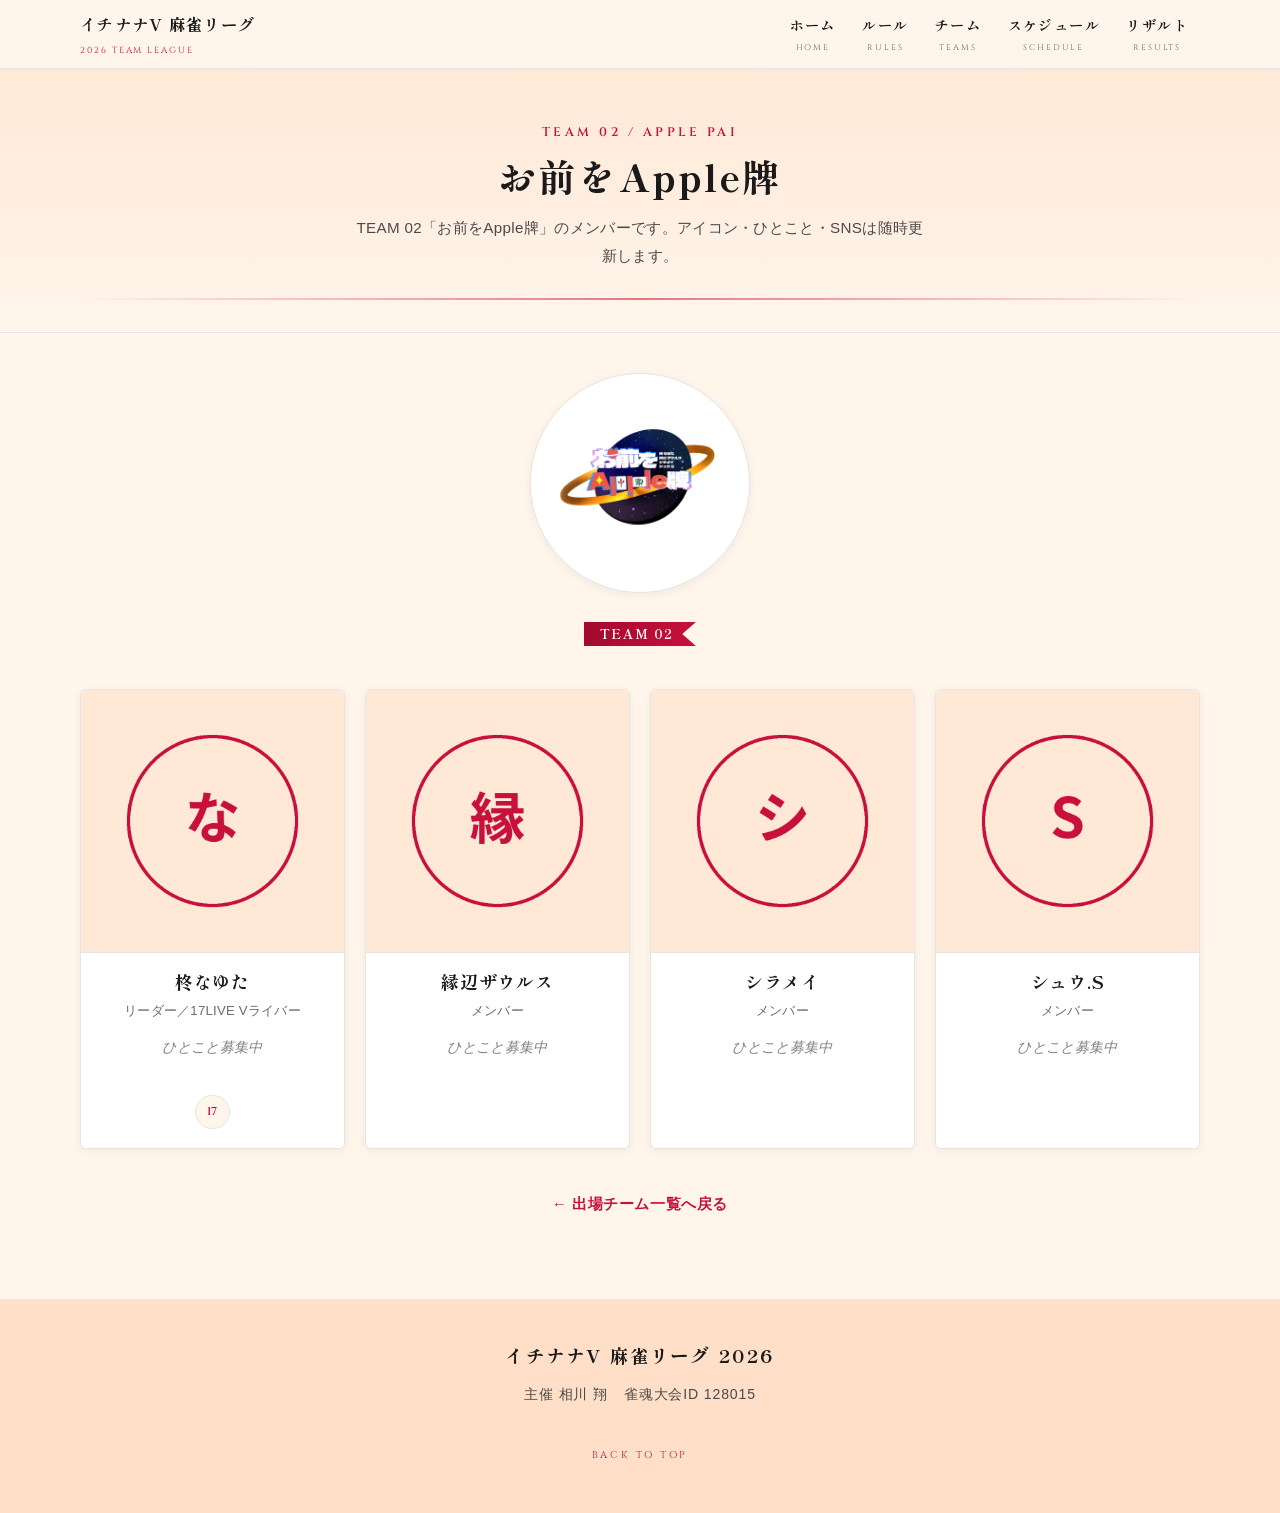
==== teams/apple.html @ 475f6f66 "Add team detail pages with member cards Four team pages (小猫熊 / Apple牌 / PANDAaaaZ / 猫雀カルテット) mirror " ====
<!DOCTYPE html>
<html lang="ja">
<head>
  <meta charset="utf-8">
  <meta name="viewport" content="width=device-width, initial-scale=1">
  <title>お前をApple牌｜イチナナV 麻雀リーグ 2026</title>
  <meta name="description" content="イチナナV 麻雀リーグ 2026 出場チーム「お前をApple牌」のメンバー紹介。">
  <meta name="theme-color" content="#c8103c">
  <link rel="preconnect" href="https://fonts.googleapis.com">
  <link rel="preconnect" href="https://fonts.gstatic.com" crossorigin>
  <link href="https://fonts.googleapis.com/css2?family=Shippori+Mincho+B1:wght@500;700;800&family=Zen+Kaku+Gothic+New:wght@400;500;700;900&family=Cinzel:wght@500;600&display=swap" rel="stylesheet">
  <link rel="stylesheet" href="../css/styles.css">
</head>
<body>
  <a href="#main" class="sr-only">本文へスキップ</a>

  <header class="hdr" id="site-header">
    <div class="hdr__inner">
      <a class="hdr__brand" href="../index.html" aria-label="イチナナV 麻雀リーグ 2026 ホーム">
        <span class="hdr__brand-ja">イチナナV 麻雀リーグ</span>
        <span class="hdr__brand-en">2026 TEAM LEAGUE</span>
      </a>
      <nav class="hdr__nav" aria-label="メインナビゲーション">
        <ul>
          <li><a href="../index.html"><span class="ja">ホーム</span><span class="en">HOME</span></a></li>
          <li><a href="../index.html#rules"><span class="ja">ルール</span><span class="en">RULES</span></a></li>
          <li><a href="../index.html#teams"><span class="ja">チーム</span><span class="en">TEAMS</span></a></li>
          <li><a href="../index.html#schedule"><span class="ja">スケジュール</span><span class="en">SCHEDULE</span></a></li>
          <li><a href="../index.html#results"><span class="ja">リザルト</span><span class="en">RESULTS</span></a></li>
        </ul>
      </nav>
      <button class="hdr__burger" type="button" aria-expanded="false" aria-controls="drawer" aria-label="メニューを開く">
        <span></span><span></span><span></span>
      </button>
    </div>
  </header>

  <div class="drawer" id="drawer" hidden>
    <nav aria-label="モバイルナビゲーション">
      <ul>
        <li><a href="../index.html"><span class="en">HOME</span><span class="ja">ホーム</span></a></li>
        <li><a href="../index.html#rules"><span class="en">RULES</span><span class="ja">ルール</span></a></li>
        <li><a href="../index.html#teams"><span class="en">TEAMS</span><span class="ja">チーム</span></a></li>
        <li><a href="../index.html#schedule"><span class="en">SCHEDULE</span><span class="ja">スケジュール</span></a></li>
        <li><a href="../index.html#results"><span class="en">RESULTS</span><span class="ja">リザルト</span></a></li>
      </ul>
    </nav>
  </div>

  <main id="main">
    <section class="page-head" aria-labelledby="team-title">
      <div class="page-head__inner shell">
        <p class="page-head__en">TEAM 02 / APPLE PAI</p>
        <h1 class="page-head__title" id="team-title">お前をApple牌</h1>
        <p class="page-head__lead">TEAM 02「お前をApple牌」のメンバーです。アイコン・ひとこと・SNSは随時更新します。</p>
      </div>
      <div class="page-head__rule" aria-hidden="true"></div>
    </section>

    <section class="team-detail" aria-label="メンバー一覧">
      <div class="shell">
        <div class="team-detail__logo-wrap">
          <div class="team-detail__logo">
            <img src="../assets/logos/team-apple.png" alt="お前をApple牌 チームロゴ" width="400" height="400">
          </div>
        </div>
        <p class="team-detail__meta"><span class="ribbon team-detail__badge">TEAM 02</span></p>

        <div class="member-grid">
          <article class="mcard">
            <div class="mcard__frame">
              <img class="mcard__img" src="../assets/members/nayuta.png" alt="柊なゆた" width="320" height="320" loading="lazy" decoding="async">
            </div>
            <div class="mcard__body">
              <h3 class="mcard__name">柊なゆた</h3>
              <p class="mcard__meta">リーダー／17LIVE Vライバー</p>
              <p class="mcard__catch --tbd">ひとこと募集中</p>
              <div class="sns"><a class="sns--17" href="https://17.live/ja/profile/u/6a5f332e-1e1e-4b91-96d8-3ce310a2971e" target="_blank" rel="noopener noreferrer" title="柊なゆた 17LIVE" aria-label="柊なゆた の17LIVE">17</a></div>
            </div>
          </article>
          <article class="mcard">
            <div class="mcard__frame">
              <img class="mcard__img" src="../assets/members/enzai.png" alt="縁辺ザウルス" width="320" height="320" loading="lazy" decoding="async">
            </div>
            <div class="mcard__body">
              <h3 class="mcard__name">縁辺ザウルス</h3>
              <p class="mcard__meta">メンバー</p>
              <p class="mcard__catch --tbd">ひとこと募集中</p>
              <div class="sns" aria-hidden="true"></div>
            </div>
          </article>
          <article class="mcard">
            <div class="mcard__frame">
              <img class="mcard__img" src="../assets/members/shiramei.png" alt="シラメイ" width="320" height="320" loading="lazy" decoding="async">
            </div>
            <div class="mcard__body">
              <h3 class="mcard__name">シラメイ</h3>
              <p class="mcard__meta">メンバー</p>
              <p class="mcard__catch --tbd">ひとこと募集中</p>
              <div class="sns" aria-hidden="true"></div>
            </div>
          </article>
          <article class="mcard">
            <div class="mcard__frame">
              <img class="mcard__img" src="../assets/members/shu-s.png" alt="シュウ.S" width="320" height="320" loading="lazy" decoding="async">
            </div>
            <div class="mcard__body">
              <h3 class="mcard__name">シュウ.S</h3>
              <p class="mcard__meta">メンバー</p>
              <p class="mcard__catch --tbd">ひとこと募集中</p>
              <div class="sns" aria-hidden="true"></div>
            </div>
          </article>
        </div>

        <p class="team-back">
          <a href="../index.html#teams">← 出場チーム一覧へ戻る</a>
        </p>
      </div>
    </section>
  </main>

  <footer class="ftr">
    <div class="shell">
      <p class="ftr__title">イチナナV 麻雀リーグ 2026</p>
      <p class="ftr__meta">
        <span>主催 相川 翔</span>
        <span>雀魂大会ID 128015</span>
      </p>
      <a class="ftr__top" href="#main">BACK TO TOP</a>
    </div>
  </footer>

  <script src="../js/main.js" defer></script>
</body>
</html>
---- css/styles.css ----
/* イチナナV 麻雀リーグ チーム戦 — pale orange base + red accent */
:root {
  --c-bg: #FFF5EB;
  --c-bg-soft: #FFE8D6;
  --c-bg-mute: #FFDFC8;
  --c-ink: #1a1a1a;
  --c-ink-soft: #4a4a4a;
  --c-ink-mute: #6b6b6b;
  --c-accent: #c8103c;
  --c-accent-deep: #a30a2e;
  --c-accent-soft: #fde8ee;
  --c-border: #e5e5e8;
  --c-logo-plate: #0d0d0d;
  --font-mincho: "Shippori Mincho B1", "Hiragino Mincho ProN", "Yu Mincho", serif;
  --font-gothic: "Zen Kaku Gothic New", "Hiragino Sans", "Noto Sans JP", sans-serif;
  --font-en: "Cinzel", "Shippori Mincho B1", serif;
  --shell: 1120px;
  --radius: 6px;
  --shadow-card: 0 8px 24px rgba(26, 26, 26, 0.08);
  --shadow-soft: 0 2px 10px rgba(26, 26, 26, 0.06);
  --hdr-h: 68px;
  color-scheme: light;
}

*, *::before, *::after { box-sizing: border-box; }

html {
  scroll-behavior: smooth;
  -webkit-text-size-adjust: 100%;
  scroll-padding-top: calc(var(--hdr-h) + 12px);
}

@media (prefers-reduced-motion: reduce) {
  html { scroll-behavior: auto; }
  *, *::before, *::after {
    animation-duration: 0.001ms !important;
    animation-iteration-count: 1 !important;
    transition-duration: 0.001ms !important;
  }
}

body {
  margin: 0;
  font-family: var(--font-gothic);
  font-size: 16px;
  line-height: 1.9;
  color: var(--c-ink);
  background-color: var(--c-bg);
  overflow-x: hidden;
  letter-spacing: 0.02em;
  -webkit-font-smoothing: antialiased;
}

img { max-width: 100%; height: auto; display: block; }
a {
  color: var(--c-accent);
  text-decoration: none;
  transition: color 0.2s ease;
}
a:hover { color: var(--c-accent-deep); }
:focus-visible {
  outline: 2px solid var(--c-accent);
  outline-offset: 3px;
  border-radius: 2px;
}

.sr-only {
  position: absolute;
  width: 1px; height: 1px;
  padding: 0; margin: -1px;
  overflow: hidden; clip: rect(0 0 0 0);
  white-space: nowrap; border: 0;
}

.shell {
  width: min(100% - 2.5rem, var(--shell));
  margin-inline: auto;
}

/* —— Header —— */
.hdr {
  position: sticky;
  top: 0;
  z-index: 100;
  background: rgba(255, 245, 235, 0.94);
  backdrop-filter: blur(10px);
  border-bottom: 1px solid var(--c-border);
}
.hdr__inner {
  width: min(100% - 1.5rem, var(--shell));
  margin-inline: auto;
  min-height: var(--hdr-h);
  display: flex;
  align-items: center;
  justify-content: space-between;
  gap: 1rem;
}
.hdr__brand {
  display: flex;
  flex-direction: column;
  gap: 0.1rem;
  color: var(--c-ink);
  min-width: 0;
}
.hdr__brand:hover { color: var(--c-accent); }
.hdr__brand-ja {
  font-family: var(--font-mincho);
  font-weight: 700;
  font-size: clamp(0.88rem, 2.4vw, 1.02rem);
  letter-spacing: 0.08em;
  white-space: nowrap;
  overflow: hidden;
  text-overflow: ellipsis;
}
.hdr__brand-en {
  font-family: var(--font-en);
  font-size: 0.55rem;
  letter-spacing: 0.22em;
  color: var(--c-accent);
}
.hdr__nav ul {
  list-style: none;
  margin: 0;
  padding: 0;
  display: flex;
  gap: 0.15rem;
}
.hdr__nav a {
  display: grid;
  justify-items: center;
  gap: 0.1rem;
  padding: 0.55rem 0.75rem;
  color: var(--c-ink);
  border-radius: 3px;
}
.hdr__nav a:hover,
.hdr__nav a.is-active {
  color: var(--c-accent);
  background: var(--c-accent-soft);
}
.hdr__nav .ja {
  font-family: var(--font-mincho);
  font-weight: 700;
  font-size: 0.88rem;
  letter-spacing: 0.1em;
}
.hdr__nav .en {
  font-family: var(--font-en);
  font-size: 0.52rem;
  letter-spacing: 0.22em;
  color: var(--c-ink-mute);
}
.hdr__nav a:hover .en,
.hdr__nav a.is-active .en { color: var(--c-accent); }
.hdr__burger {
  display: none;
  width: 44px; height: 44px;
  border: 1px solid var(--c-border);
  border-radius: 4px;
  background: var(--c-bg);
  cursor: pointer;
  padding: 0;
  align-items: center;
  justify-content: center;
  flex-direction: column;
  gap: 5px;
}
.hdr__burger span {
  display: block;
  width: 18px; height: 2px;
  background: var(--c-ink);
  transition: transform 0.25s ease, opacity 0.2s ease;
}
.hdr__burger[aria-expanded="true"] span:nth-child(1) {
  transform: translateY(7px) rotate(45deg);
}
.hdr__burger[aria-expanded="true"] span:nth-child(2) { opacity: 0; }
.hdr__burger[aria-expanded="true"] span:nth-child(3) {
  transform: translateY(-7px) rotate(-45deg);
}

.drawer {
  display: none;
  border-bottom: 1px solid var(--c-border);
  background: var(--c-bg);
}
.drawer[hidden] { display: none !important; }
.drawer nav ul {
  list-style: none;
  margin: 0;
  padding: 0.6rem 1.25rem 1.2rem;
}
.drawer a {
  display: flex;
  align-items: baseline;
  gap: 0.85rem;
  padding: 0.85rem 0.4rem;
  border-bottom: 1px dashed var(--c-border);
  color: var(--c-ink);
}
.drawer .en {
  font-family: var(--font-en);
  font-size: 0.62rem;
  letter-spacing: 0.28em;
  color: var(--c-accent);
  min-width: 5.5em;
}
.drawer .ja {
  font-family: var(--font-mincho);
  font-weight: 700;
  letter-spacing: 0.12em;
}

@media (max-width: 860px) {
  .hdr__nav { display: none; }
  .hdr__burger { display: inline-flex; }
  .drawer:not([hidden]) { display: block; }
}

/* —— Hero —— */
.hero {
  position: relative;
  min-height: calc(100svh - var(--hdr-h));
  display: grid;
  place-items: center;
  overflow: hidden;
  isolation: isolate;
  background:
    radial-gradient(90% 70% at 50% -10%, var(--c-accent-soft), transparent 55%),
    linear-gradient(180deg, var(--c-bg) 0%, var(--c-bg-soft) 100%);
}
.hero__veil {
  position: absolute;
  inset: 0;
  z-index: 1;
  background:
    linear-gradient(180deg, transparent 0%, transparent 70%, rgba(255, 245, 235, 0.92) 100%);
  pointer-events: none;
}
.hero__rays {
  position: absolute;
  inset: -20%;
  z-index: 1;
  background: conic-gradient(
    from 0deg at 50% 42%,
    transparent 0deg,
    rgba(200, 16, 60, 0.04) 8deg,
    transparent 16deg,
    transparent 44deg,
    rgba(200, 16, 60, 0.03) 52deg,
    transparent 60deg
  );
  animation: rays 64s linear infinite;
  pointer-events: none;
}
@keyframes rays { to { transform: rotate(360deg); } }

.hero__content {
  position: relative;
  z-index: 2;
  text-align: center;
  padding: 3.5rem 1.25rem 6.5rem;
  width: min(100%, 920px);
}

.hero__logo-plate {
  display: inline-flex;
  align-items: center;
  justify-content: center;
  margin: 0 auto 1.1rem;
  padding: clamp(0.75rem, 2.5vw, 1.25rem) clamp(1rem, 3vw, 1.75rem);
  background: transparent;
  border-radius: 12px;
  box-shadow: none;
  max-width: min(100%, 560px);
}
.hero__logo {
  width: 100%;
  max-width: 520px;
  height: auto;
  display: block;
}

.hero__eyebrow {
  display: flex;
  align-items: center;
  justify-content: center;
  gap: 1rem;
  margin: 0 0 1.1rem;
  font-family: var(--font-en);
  font-size: clamp(0.72rem, 1.9vw, 0.92rem);
  letter-spacing: 0.3em;
  color: var(--c-accent);
}
@media (max-width: 520px) {
  .hero__eyebrow { letter-spacing: 0.18em; }
  .hero__title-en { letter-spacing: 0.14em; }
  .hero__title-year { letter-spacing: 0.14em; }
}
.hero__eyebrow-line {
  width: clamp(28px, 8vw, 74px);
  height: 1px;
  background: linear-gradient(90deg, transparent, var(--c-accent));
}
.hero__eyebrow-line:last-child {
  background: linear-gradient(90deg, var(--c-accent), transparent);
}
.hero__title {
  margin: 0;
  font-family: var(--font-mincho);
  font-weight: 800;
  font-size: clamp(1.55rem, 5vw, 2.6rem);
  line-height: 1.4;
  letter-spacing: 0.08em;
  color: var(--c-ink);
}
.hero__title-year {
  display: block;
  font-family: var(--font-en);
  font-weight: 600;
  font-size: clamp(1.45rem, 4.5vw, 2.2rem);
  letter-spacing: 0.22em;
  color: var(--c-ink);
}
.hero__title-en {
  display: block;
  margin-top: 0.55rem;
  font-family: var(--font-en);
  font-weight: 600;
  font-size: clamp(0.68rem, 2vw, 0.92rem);
  letter-spacing: 0.28em;
  color: var(--c-accent);
}
.hero__tagline {
  margin: 1.2rem 0 0.7rem;
  font-family: var(--font-mincho);
  font-weight: 700;
  font-size: clamp(1rem, 3vw, 1.3rem);
  letter-spacing: 0.14em;
  color: var(--c-ink-soft);
}
.hero__dates {
  margin: 0 0 1.5rem;
  font-family: var(--font-en);
  font-size: clamp(0.95rem, 2.8vw, 1.2rem);
  letter-spacing: 0.18em;
  color: var(--c-accent);
}
.hero__chips {
  display: flex;
  flex-wrap: wrap;
  justify-content: center;
  gap: 0.55rem;
  margin: 0 0 1.8rem;
  padding: 0;
  list-style: none;
}
.hero__chips li {
  padding: 0.28rem 0.95rem;
  border: 1px solid var(--c-accent);
  border-radius: 999px;
  font-family: var(--font-mincho);
  font-weight: 700;
  font-size: 0.88rem;
  letter-spacing: 0.08em;
  color: var(--c-accent);
  background: var(--c-accent-soft);
}
.hero__meta {
  display: flex;
  flex-wrap: wrap;
  align-items: center;
  justify-content: center;
  gap: 0.35rem 0.9rem;
  margin: 0 0 2rem;
  font-size: clamp(0.82rem, 2.2vw, 0.95rem);
  letter-spacing: 0.1em;
  color: var(--c-ink-mute);
}
.hero__meta-sep { color: var(--c-border); }
.hero__meta-item { white-space: nowrap; }
.hero__cta {
  display: flex;
  flex-wrap: wrap;
  gap: 1rem;
  justify-content: center;
}
.hero__scroll {
  position: absolute;
  left: 50%;
  bottom: 1.3rem;
  z-index: 2;
  transform: translateX(-50%);
  display: grid;
  justify-items: center;
  gap: 0.55rem;
  color: var(--c-accent);
  pointer-events: none;
}
@media (max-height: 860px) {
  .hero__scroll { display: none; }
  .hero__content { padding-bottom: 3.5rem; }
}
.hero__scroll-txt {
  font-family: var(--font-en);
  font-size: 0.58rem;
  letter-spacing: 0.34em;
}
.hero__scroll-line {
  width: 1px;
  height: 42px;
  background: linear-gradient(180deg, var(--c-accent), transparent);
  position: relative;
  overflow: hidden;
}
.hero__scroll-line::after {
  content: "";
  position: absolute;
  inset: 0 auto auto 0;
  width: 1px;
  height: 14px;
  background: var(--c-accent-deep);
  animation: scrollDot 2.2s ease-in-out infinite;
}
@keyframes scrollDot {
  0% { transform: translateY(-14px); }
  60%, 100% { transform: translateY(42px); }
}

/* —— Buttons —— */
.btn {
  display: inline-flex;
  align-items: center;
  justify-content: center;
  gap: 0.55rem;
  padding: 0.85rem 1.9rem;
  font-family: var(--font-mincho);
  font-weight: 700;
  font-size: 0.98rem;
  letter-spacing: 0.1em;
  border-radius: 999px;
  border: 1px solid var(--c-accent);
  background: var(--c-accent);
  color: #fff;
  box-shadow: 0 6px 18px rgba(200, 16, 60, 0.28);
  transition: transform 0.2s ease, box-shadow 0.2s ease, background 0.2s ease;
  cursor: pointer;
}
.btn:hover {
  transform: translateY(-2px);
  color: #fff;
  background: var(--c-accent-deep);
  border-color: var(--c-accent-deep);
  box-shadow: 0 10px 24px rgba(200, 16, 60, 0.36);
}
.btn-ghost {
  background: #fff;
  color: var(--c-accent);
  box-shadow: none;
}
.btn-ghost:hover {
  background: var(--c-accent-soft);
  color: var(--c-accent-deep);
  box-shadow: none;
}

@media (max-width: 620px) {
  .hero__cta .btn { width: 100%; max-width: 320px; }
}

/* —— Sections —— */
.section {
  padding: clamp(3.5rem, 8vw, 6rem) 0;
  position: relative;
  background: var(--c-bg);
}
.section:nth-of-type(even) {
  background: var(--c-bg-soft);
}
.sect-head {
  display: flex;
  align-items: flex-end;
  gap: 1.1rem;
  margin: 0 0 2.2rem;
}
.sect-head::after {
  content: "";
  flex: 1;
  height: 1px;
  margin-bottom: 0.85rem;
  background: linear-gradient(90deg, var(--c-accent) 0%, rgba(200, 16, 60, 0.12) 100%);
}
.sect-head h2 {
  font-family: var(--font-mincho);
  font-weight: 700;
  font-size: clamp(1.55rem, 4.2vw, 2.35rem);
  line-height: 1.25;
  margin: 0;
  color: var(--c-ink);
}
.sect-head .en {
  font-family: var(--font-en);
  font-size: 0.74rem;
  letter-spacing: 0.34em;
  color: var(--c-accent);
  margin-bottom: 0.7rem;
  white-space: nowrap;
}
.sect-lead {
  max-width: min(52em, 100%);
  margin: -1.1rem 0 2.2rem;
  color: var(--c-ink-soft);
  font-size: 0.97rem;
  line-height: 1.9;
  word-break: normal;
  overflow-wrap: break-word;
  text-wrap: pretty;
}
.nowrap { white-space: nowrap; }
.sect-lead .inline-link,
.rules-detail-note a,
.inline-link {
  color: var(--c-accent);
  font-weight: 700;
  border-bottom: 1px solid rgba(200, 16, 60, 0.35);
}
.sect-lead .inline-link:hover,
.rules-detail-note a:hover,
.inline-link:hover {
  color: var(--c-accent-deep);
  border-bottom-color: var(--c-accent-deep);
}

.washi {
  position: relative;
  background: #ffffff;
  color: var(--c-ink);
  border-radius: var(--radius);
  border: 1px solid var(--c-border);
  box-shadow: var(--shadow-card);
}
.washi::before {
  content: "";
  position: absolute;
  inset: 7px;
  border: 1px solid rgba(200, 16, 60, 0.18);
  border-radius: 3px;
  pointer-events: none;
}
.panel {
  position: relative;
  background: #ffffff;
  border: 1px solid var(--c-border);
  border-radius: var(--radius);
  box-shadow: var(--shadow-card);
}
.panel::after {
  content: "";
  position: absolute;
  inset: 5px;
  border: 1px solid rgba(200, 16, 60, 0.12);
  border-radius: 3px;
  pointer-events: none;
}
.note {
  font-size: 0.84rem;
  line-height: 1.8;
  color: var(--c-ink-mute);
}
.washi .note { color: var(--c-ink-mute); }

.ribbon {
  display: inline-flex;
  align-items: center;
  gap: 0.55rem;
  padding: 0.28rem 1.4rem 0.28rem 1rem;
  background: linear-gradient(100deg, var(--c-accent-deep), var(--c-accent));
  color: #fff;
  font-family: var(--font-mincho);
  font-weight: 700;
  font-size: 0.82rem;
  line-height: 1.2;
  letter-spacing: 0.12em;
  clip-path: polygon(0 0, 100% 0, calc(100% - 14px) 50%, 100% 100%, 0 100%);
  box-shadow: var(--shadow-soft);
}

/* —— About —— */
.about {
  display: grid;
  grid-template-columns: minmax(0, 1.2fr) minmax(0, 1fr);
  gap: clamp(1.3rem, 3.5vw, 2.2rem);
  align-items: stretch;
}
.about__text {
  height: 100%;
  box-sizing: border-box;
  padding: clamp(1.5rem, 4vw, 2.2rem);
  display: flex;
  flex-direction: column;
  justify-content: space-between;
  gap: 1rem;
}
.about__text p {
  margin: 0;
  font-size: 0.98rem;
  line-height: 1.95;
  text-wrap: pretty;
  word-break: normal;
  overflow-wrap: break-word;
}
.about__info {
  padding: clamp(1.5rem, 4vw, 2.2rem);
}
.about__info dl {
  margin: 0;
  display: grid;
  gap: 0.1rem;
}
.about__info dl > div {
  display: grid;
  grid-template-columns: 6.8em minmax(0, 1fr);
  gap: 0.75rem;
  padding: 0.68rem 0;
  border-bottom: 1px dashed var(--c-border);
}
.about__info dl > div:last-child { border-bottom: 0; }
.about__info dt {
  font-family: var(--font-mincho);
  font-weight: 700;
  letter-spacing: 0.14em;
  white-space: nowrap;
  color: var(--c-accent);
  font-size: 0.9rem;
}
.about__info dd {
  margin: 0;
  font-size: 0.95rem;
  line-height: 1.7;
  color: var(--c-ink-soft);
  text-wrap: pretty;
  word-break: normal;
  overflow-wrap: break-word;
}
@media (max-width: 820px) {
  .about { grid-template-columns: 1fr; }
}

/* —— Rules —— */
.rules-grid {
  display: grid;
  grid-template-columns: repeat(auto-fit, minmax(240px, 1fr));
  gap: 1rem;
  margin-bottom: 1.5rem;
}
.rule-card {
  position: relative;
  padding: 1.45rem 1.3rem 1.35rem;
  color: var(--c-ink);
  background: #ffffff;
  border: 1px solid var(--c-border);
  border-radius: var(--radius);
  box-shadow: var(--shadow-soft);
  overflow: hidden;
  transition: transform 0.3s ease, border-color 0.3s ease, box-shadow 0.3s ease;
}
.rule-card:hover {
  transform: translateY(-4px);
  border-color: var(--c-accent);
  box-shadow: 0 12px 28px rgba(200, 16, 60, 0.12);
}
.rule-card__num {
  font-family: var(--font-en);
  font-size: 2.1rem;
  line-height: 1;
  color: rgba(200, 16, 60, 0.22);
  letter-spacing: 0.04em;
  margin-bottom: 0.45rem;
}
.rule-card h3 {
  margin: 0 0 0.55rem;
  font-family: var(--font-mincho);
  font-weight: 800;
  font-size: 1.08rem;
  color: var(--c-ink);
  letter-spacing: 0.06em;
}
.rule-card p {
  margin: 0;
  font-size: 0.9rem;
  line-height: 1.85;
  color: var(--c-ink-soft);
  text-wrap: pretty;
  word-break: normal;
  overflow-wrap: break-word;
}

.rules-table-wrap {
  overflow-x: auto;
  padding: clamp(1.2rem, 3vw, 1.8rem);
}
.rules-table {
  width: 100%;
  border-collapse: collapse;
  font-size: 0.92rem;
}
.rules-table th,
.rules-table td {
  padding: 0.85rem 0.9rem;
  text-align: left;
  vertical-align: top;
  border-bottom: 1px dashed var(--c-border);
}
.rules-table tr:last-child th,
.rules-table tr:last-child td { border-bottom: 0; }
.rules-table th {
  width: 8.5em;
  font-family: var(--font-mincho);
  font-weight: 700;
  letter-spacing: 0.1em;
  color: var(--c-accent);
  white-space: nowrap;
}
.rules-table td {
  line-height: 1.75;
  color: var(--c-ink-soft);
}
.rules-footnote {
  margin: 1.2rem 0 0;
  padding: 0 0.2rem;
}
.rules-detail-note {
  margin: 0 0 0.85rem;
  font-size: 0.86rem;
  color: var(--c-ink-mute);
  line-height: 1.7;
}
.rules-detail-list {
  margin: 0;
  padding: 0 0 0 1.15em;
  display: grid;
  gap: 0.35rem;
  list-style: disc;
  text-wrap: pretty;
}
.rules-detail-list li {
  line-height: 1.7;
  color: var(--c-ink-soft);
  word-break: normal;
  overflow-wrap: break-word;
}
@media (max-width: 640px) {
  .rules-table th,
  .rules-table td {
    display: block;
    width: 100%;
    padding: 0.55rem 0.5rem;
  }
  .rules-table th {
    padding-bottom: 0.15rem;
    border-bottom: 0;
  }
  .rules-table td {
    padding-top: 0.15rem;
  }
  .rules-table tr {
    display: block;
    padding: 0.55rem 0;
    border-bottom: 1px dashed var(--c-border);
  }
  .rules-table tr:last-child { border-bottom: 0; }
  .rules-table tr th,
  .rules-table tr td { border-bottom: 0; }
}

/* —— Teams —— */
.teams {
  display: grid;
  grid-template-columns: repeat(2, minmax(0, 1fr));
  gap: clamp(1rem, 2.5vw, 1.5rem);
}
@media (max-width: 640px) {
  .teams { grid-template-columns: 1fr; }
}
.team-card {
  position: relative;
  display: flex;
  flex-direction: column;
  gap: 0.85rem;
  padding: 1.5rem 1.25rem 1.4rem;
  color: var(--c-ink);
  background: #ffffff;
  border: 1px solid var(--c-border);
  border-radius: var(--radius);
  box-shadow: var(--shadow-card);
  overflow: hidden;
  transition: transform 0.35s cubic-bezier(0.2, 0.7, 0.3, 1), border-color 0.3s ease, box-shadow 0.3s ease;
}
.team-card:hover {
  transform: translateY(-6px);
  border-color: var(--c-accent);
  box-shadow: 0 16px 36px rgba(200, 16, 60, 0.12);
}
.team-card__badge {
  position: absolute;
  top: 0;
  left: 0;
  z-index: 1;
}
.team-card__logo {
  margin: 2.1rem auto 0.2rem;
  width: min(100%, 200px);
  aspect-ratio: 1;
  display: grid;
  place-items: center;
  background: transparent;
  border: none;
  border-radius: 8px;
  padding: 0.55rem;
  box-shadow: none;
}
.team-card__logo img {
  width: 100%;
  height: 100%;
  object-fit: contain;
}
.team-card__name {
  margin: 0.35rem 0 0;
  font-family: var(--font-mincho);
  font-weight: 800;
  font-size: clamp(1.15rem, 3vw, 1.4rem);
  letter-spacing: 0.06em;
  color: var(--c-ink);
  text-align: center;
}

.team-card__name a {
  color: inherit;
  text-decoration: none;
}
.team-card__name a:hover {
  color: var(--c-accent);
}
.team-card__sub {
  margin: 0;
  text-align: center;
  font-family: var(--font-en);
  font-size: 0.68rem;
  letter-spacing: 0.18em;
  color: var(--c-accent);
}
.team-card__leader {
  margin: 0.2rem 0 0;
  text-align: center;
  font-size: 0.9rem;
  color: var(--c-ink-soft);
}
.team-card__leader strong {
  color: var(--c-ink);
  font-weight: 700;
}
.team-card__leader .liver-link {
  color: var(--c-accent-deep);
  font-weight: 700;
}
.liver-link {
  color: var(--c-accent);
  text-decoration: none;
  font-weight: 500;
  border-bottom: 1px solid transparent;
  transition: color 0.2s ease, border-color 0.2s ease;
}
.liver-link:hover {
  color: var(--c-accent-deep);
  border-bottom-color: var(--c-accent-deep);
}
.team-card__members .liver-link {
  color: var(--c-accent);
  font-weight: 500;
}
.team-card__origin {
  margin: 0;
  text-align: center;
  font-size: 0.82rem;
  color: var(--c-ink-mute);
  line-height: 1.7;
}
.team-card__members {
  margin: auto 0 0;
  padding: 0.75rem 0.85rem;
  list-style: none;
  border-top: 1px dashed var(--c-border);
  display: grid;
  gap: 0.35rem;
  font-size: 0.88rem;
  color: var(--c-ink-soft);
}
.team-card__members li {
  display: flex;
  align-items: center;
  gap: 0.5rem;
}
.team-card__members li::before {
  content: "";
  width: 5px; height: 5px;
  border-radius: 50%;
  background: var(--c-accent);
  flex-shrink: 0;
}
.team-card__members .pending {
  color: var(--c-ink-mute);
  font-style: normal;
}
.team-card__members .pending::before {
  background: rgba(200, 16, 60, 0.35);
}

/* —— Schedule —— */
.schedule {
  list-style: none;
  margin: 0;
  padding: 0;
  display: grid;
  gap: 0.85rem;
}
.sched-item {
  display: grid;
  grid-template-columns: auto minmax(0, 1fr);
  gap: 1rem 1.25rem;
  align-items: center;
  padding: 1.15rem 1.25rem;
  background: #ffffff;
  border: 1px solid var(--c-border);
  border-radius: var(--radius);
  box-shadow: var(--shadow-soft);
  transition: border-color 0.25s ease, transform 0.25s ease;
}
.sched-item:hover {
  border-color: var(--c-accent);
  transform: translateX(3px);
}
.sched-item--opener {
  border-color: rgba(200, 16, 60, 0.45);
  background: linear-gradient(165deg, var(--c-accent-soft), #ffffff);
}
.sched-item__day {
  display: grid;
  justify-items: center;
  min-width: 4.8rem;
  padding: 0.55rem 0.7rem;
  border: 1px solid rgba(200, 16, 60, 0.35);
  border-radius: 3px;
  background: var(--c-accent-soft);
}
.sched-item__day .num {
  font-family: var(--font-en);
  font-weight: 600;
  font-size: 1.55rem;
  line-height: 1;
  color: var(--c-accent);
}
.sched-item__day .unit {
  font-family: var(--font-en);
  font-size: 0.55rem;
  letter-spacing: 0.2em;
  color: var(--c-accent-deep);
  margin-top: 0.35rem;
}
.sched-item__body h3 {
  margin: 0 0 0.25rem;
  font-family: var(--font-mincho);
  font-weight: 800;
  font-size: 1.08rem;
  letter-spacing: 0.06em;
  color: var(--c-ink);
}
.sched-item__meta {
  margin: 0;
  font-size: 0.88rem;
  color: var(--c-ink-soft);
  line-height: 1.7;
  text-wrap: pretty;
  word-break: normal;
  overflow-wrap: break-word;
}
.sched-item__note {
  margin: 0.35rem 0 0;
  font-size: 0.84rem;
  color: var(--c-ink-mute);
  line-height: 1.65;
  text-wrap: pretty;
}
.sched-item__tags {
  display: flex;
  flex-wrap: wrap;
  gap: 0.4rem;
  margin-top: 0.55rem;
}
.tag {
  display: inline-flex;
  align-items: center;
  padding: 0.12rem 0.65rem;
  border-radius: 999px;
  font-size: 0.75rem;
  letter-spacing: 0.06em;
  border: 1px solid var(--c-border);
  color: var(--c-ink-soft);
  background: var(--c-bg-mute);
}
.tag--teal {
  border-color: rgba(200, 16, 60, 0.4);
  color: var(--c-accent-deep);
  background: var(--c-accent-soft);
}
@media (max-width: 520px) {
  .sched-item {
    grid-template-columns: 1fr;
    gap: 0.75rem;
  }
  .sched-item__day {
    justify-self: start;
    grid-auto-flow: column;
    grid-template-columns: auto auto;
    align-items: baseline;
    gap: 0.45rem;
    min-width: 0;
  }
  .sched-item__day .unit { margin-top: 0; }
}

/* —— Results —— */
.results-caption {
  margin: -1.4rem 0 2rem;
}

.results-block {
  margin-bottom: clamp(1.5rem, 3.5vw, 2.2rem);
  background: #ffffff;
  border: 1px solid var(--c-border);
  border-radius: var(--radius);
  box-shadow: var(--shadow-card);
  overflow: hidden;
}
.results-block:last-child { margin-bottom: 0; }

.results-block__head {
  padding: 1.15rem 1.35rem 1rem;
  border-bottom: 1px solid var(--c-border);
  background: linear-gradient(180deg, var(--c-accent-soft), #ffffff);
}
.results-block__en {
  margin: 0 0 0.25rem;
  font-family: var(--font-en);
  font-size: 0.58rem;
  letter-spacing: 0.28em;
  color: var(--c-accent);
}
.results-block__head h3 {
  margin: 0;
  font-family: var(--font-mincho);
  font-weight: 800;
  font-size: clamp(1.1rem, 3vw, 1.35rem);
  letter-spacing: 0.08em;
  color: var(--c-ink);
}

.results-block__body {
  padding: clamp(1.2rem, 3vw, 1.6rem);
}

.results-empty-state {
  text-align: center;
  padding: 1.4rem 0.75rem 1.2rem;
}
.results-empty-state__badge {
  margin: 0 0 0.85rem;
}
.results-empty-state__title {
  margin: 0 0 0.45rem;
  font-family: var(--font-mincho);
  font-weight: 800;
  font-size: clamp(1.05rem, 2.8vw, 1.25rem);
  letter-spacing: 0.1em;
  color: var(--c-ink);
}
.results-empty-state__hint {
  margin: 0 auto;
  max-width: 28em;
  font-size: 0.88rem;
  color: var(--c-ink-mute);
  line-height: 1.8;
  text-wrap: pretty;
  word-break: normal;
  overflow-wrap: break-word;
}

.results-table-wrap {
  overflow-x: auto;
  -webkit-overflow-scrolling: touch;
}
.results-table {
  width: 100%;
  border-collapse: collapse;
  font-size: 0.92rem;
  min-width: 420px;
}
.results-table th,
.results-table td {
  padding: 0.75rem 0.85rem;
  text-align: left;
  vertical-align: middle;
  border-bottom: 1px dashed var(--c-border);
}
.results-table thead th {
  font-family: var(--font-mincho);
  font-weight: 700;
  letter-spacing: 0.08em;
  color: var(--c-accent);
  font-size: 0.86rem;
  white-space: nowrap;
  border-bottom: 1px solid rgba(200, 16, 60, 0.28);
  background: var(--c-bg-soft);
}
.results-table tbody tr:last-child td { border-bottom: 0; }
.results-table tbody tr:hover td {
  background: var(--c-accent-soft);
}
.results-table .rank {
  font-family: var(--font-en);
  font-weight: 600;
  color: var(--c-accent);
  width: 3.2em;
  font-variant-numeric: tabular-nums;
}
.results-table .rank--1 { color: var(--c-accent-deep); }
.results-table .score {
  font-variant-numeric: tabular-nums;
  font-weight: 700;
  color: var(--c-ink);
  white-space: nowrap;
}
.results-table .games,
.results-table .team-cell {
  color: var(--c-ink-soft);
}
.results-table .name-cell {
  font-family: var(--font-mincho);
  font-weight: 700;
  letter-spacing: 0.04em;
  color: var(--c-ink);
}

.top-scores {
  list-style: none;
  margin: 0;
  padding: 0;
  display: grid;
  grid-template-columns: repeat(3, minmax(0, 1fr));
  gap: 0.85rem;
}
@media (max-width: 720px) {
  .top-scores { grid-template-columns: 1fr; }
}
.top-score-card {
  position: relative;
  padding: 1.15rem 1rem 1.05rem;
  border: 1px solid var(--c-border);
  border-radius: var(--radius);
  background: var(--c-bg-soft);
  text-align: center;
  transition: border-color 0.25s ease, box-shadow 0.25s ease;
}
.top-score-card:hover {
  border-color: var(--c-accent);
  box-shadow: 0 8px 20px rgba(200, 16, 60, 0.1);
}
.top-score-card--1 {
  background: linear-gradient(165deg, var(--c-accent-soft), #fff);
  border-color: rgba(200, 16, 60, 0.4);
}
.top-score-card__rank {
  display: inline-flex;
  align-items: center;
  justify-content: center;
  min-width: 2.4em;
  padding: 0.15rem 0.55rem;
  margin-bottom: 0.55rem;
  border-radius: 999px;
  font-family: var(--font-en);
  font-size: 0.68rem;
  letter-spacing: 0.16em;
  color: #fff;
  background: var(--c-accent);
}
.top-score-card--1 .top-score-card__rank {
  background: var(--c-accent-deep);
}
.top-score-card__score {
  margin: 0 0 0.35rem;
  font-family: var(--font-en);
  font-weight: 600;
  font-size: clamp(1.55rem, 4vw, 1.9rem);
  line-height: 1.1;
  color: var(--c-accent-deep);
  font-variant-numeric: tabular-nums;
}
.top-score-card__name {
  margin: 0;
  font-family: var(--font-mincho);
  font-weight: 800;
  font-size: 1.02rem;
  letter-spacing: 0.06em;
  color: var(--c-ink);
}
.top-score-card__team {
  margin: 0.25rem 0 0;
  font-size: 0.82rem;
  color: var(--c-ink-soft);
}
.top-score-card__meta {
  margin: 0.55rem 0 0;
  font-size: 0.78rem;
  color: var(--c-ink-mute);
  line-height: 1.6;
}

/* —— Countdown —— */
.cd {
  position: relative;
  padding: 1.35rem 1.1rem 1.4rem;
  border: 1px solid rgba(200, 16, 60, 0.3);
  border-radius: 6px;
  background: linear-gradient(160deg, var(--c-accent-soft), #ffffff);
  text-align: center;
  overflow: hidden;
  box-shadow: var(--shadow-soft);
}
.cd__label {
  margin: 0 0 0.2rem;
  font-family: var(--font-mincho);
  font-weight: 700;
  font-size: 1rem;
  letter-spacing: 0.16em;
  color: var(--c-accent);
}
.cd__sub {
  margin: 0 0 1rem;
  font-size: 0.78rem;
  letter-spacing: 0.06em;
  color: var(--c-ink-mute);
}
.cd__grid {
  display: flex;
  align-items: flex-start;
  justify-content: center;
  gap: clamp(0.2rem, 1.4vw, 0.65rem);
}
.cd__unit {
  display: grid;
  justify-items: center;
  min-width: clamp(48px, 12vw, 72px);
}
.cd__num {
  font-family: var(--font-en);
  font-weight: 600;
  font-size: clamp(1.7rem, 6vw, 2.6rem);
  line-height: 1;
  color: var(--c-accent-deep);
  font-variant-numeric: tabular-nums;
}
.cd__cap {
  margin-top: 0.35rem;
  font-family: var(--font-en);
  font-size: 0.5rem;
  letter-spacing: 0.24em;
  color: var(--c-ink-mute);
}
.cd__sep {
  font-family: var(--font-en);
  font-size: clamp(1.2rem, 4vw, 1.9rem);
  line-height: 1;
  color: rgba(200, 16, 60, 0.4);
  margin-top: 0.12em;
}
.cd__done {
  margin: 0.6rem 0 0;
  font-family: var(--font-mincho);
  font-weight: 700;
  font-size: 1.2rem;
  letter-spacing: 0.12em;
  color: var(--c-accent);
}
.cd__done[hidden],
.cd__grid[hidden] {
  display: none !important;
}
.cd.is-live .cd__label,
.cd.is-live .cd__sub {
  display: none;
}
.cd--hero {
  width: min(100%, 640px);
  margin: 0 auto 1.75rem;
  padding: 1.55rem 1.25rem 1.65rem;
  border: 1px solid rgba(200, 16, 60, 0.35);
  background: linear-gradient(165deg, rgba(253, 232, 238, 0.95), rgba(255, 255, 255, 0.92));
  box-shadow: 0 10px 28px rgba(200, 16, 60, 0.12);
}
.cd--hero .cd__label {
  font-size: clamp(1.05rem, 3vw, 1.35rem);
  letter-spacing: 0.2em;
}
.cd--hero .cd__sub {
  font-size: 0.84rem;
  margin-bottom: 1.15rem;
}
.cd--hero .cd__num {
  font-size: clamp(2.2rem, 8vw, 3.4rem);
}
.cd--hero .cd__cap {
  font-size: 0.58rem;
  letter-spacing: 0.28em;
}
.cd--hero .cd__sep {
  font-size: clamp(1.5rem, 5vw, 2.4rem);
  margin-top: 0.18em;
}
.cd--hero .cd__unit {
  min-width: clamp(56px, 14vw, 88px);
}
.cd--hero .cd__done {
  margin: 0.2rem 0 0;
  font-size: clamp(1.55rem, 5vw, 2.2rem);
  letter-spacing: 0.18em;
}
.cd.is-live .cd__done {
  margin-top: 0.15rem;
}

/* —— Footer —— */
.ftr {
  margin-top: 0;
  padding: 2.4rem 0 2.8rem;
  border-top: 1px solid var(--c-border);
  background: var(--c-bg-mute);
  text-align: center;
}
.ftr__title {
  margin: 0 0 0.45rem;
  font-family: var(--font-mincho);
  font-weight: 800;
  font-size: 1.15rem;
  letter-spacing: 0.12em;
  color: var(--c-ink);
}
.ftr__meta {
  display: flex;
  flex-wrap: wrap;
  justify-content: center;
  gap: 0.35rem 1rem;
  margin: 0 0 1rem;
  font-size: 0.88rem;
  color: var(--c-ink-soft);
  letter-spacing: 0.06em;
}
.ftr__meta span {
  white-space: nowrap;
}
.ftr__note {
  margin: 0 auto;
  max-width: 36em;
  font-size: 0.8rem;
  line-height: 1.8;
  color: var(--c-ink-mute);
}
.ftr__top {
  display: inline-flex;
  margin-top: 1.4rem;
  font-family: var(--font-en);
  font-size: 0.62rem;
  letter-spacing: 0.28em;
  color: var(--c-accent);
}
.ftr__top:hover { color: var(--c-accent-deep); }

/* —— Utility —— */
.about-stack {
  display: grid;
  gap: 1rem;
  align-content: start;
  height: 100%;
  box-sizing: border-box;
}

/* —— Team detail pages —— */
.page-head {
  padding: 3.25rem 0 2rem;
  text-align: center;
  background: linear-gradient(180deg, var(--c-bg-soft) 0%, var(--c-bg) 100%);
  border-bottom: 1px solid var(--c-border);
}
.page-head__en {
  margin: 0 0 0.4rem;
  font-family: var(--font-en);
  font-size: 0.78rem;
  letter-spacing: 0.28em;
  color: var(--c-accent);
  font-weight: 600;
}
.page-head__title {
  margin: 0 0 0.75rem;
  font-family: var(--font-mincho);
  font-size: clamp(1.7rem, 3.5vw, 2.35rem);
  font-weight: 800;
  letter-spacing: 0.06em;
  line-height: 1.35;
  text-wrap: pretty;
}
.page-head__lead {
  margin: 0 auto;
  max-width: 36rem;
  color: var(--c-ink-soft);
  font-size: 0.95rem;
  line-height: 1.85;
  text-wrap: pretty;
}
.page-head__rule {
  width: min(100% - 2.5rem, var(--shell));
  margin: 1.75rem auto 0;
  height: 2px;
  background: linear-gradient(90deg, transparent, var(--c-accent), transparent);
  opacity: 0.55;
}

.team-detail {
  padding: 2.5rem 0 4rem;
}
.team-detail__logo-wrap {
  display: flex;
  justify-content: center;
  margin-bottom: 1.75rem;
}
.team-detail__logo {
  width: min(220px, 48vw);
  aspect-ratio: 1;
  border-radius: 50%;
  background: #fff;
  border: 1px solid var(--c-border);
  box-shadow: var(--shadow-soft);
  overflow: hidden;
  display: grid;
  place-items: center;
  padding: 0.85rem;
}
.team-detail__logo img {
  width: 100%;
  height: 100%;
  object-fit: contain;
}
.team-detail__badge {
  display: inline-block;
  margin: 0 auto 0.65rem;
}
.team-detail__meta {
  text-align: center;
  margin: 0 0 2rem;
  color: var(--c-ink-mute);
  font-size: 0.9rem;
}

.member-grid {
  display: grid;
  grid-template-columns: repeat(4, minmax(0, 1fr));
  gap: 1.25rem;
}
@media (max-width: 960px) {
  .member-grid { grid-template-columns: repeat(2, minmax(0, 1fr)); }
}
@media (max-width: 520px) {
  .member-grid { grid-template-columns: 1fr; max-width: 360px; margin-inline: auto; }
}

.mcard {
  background: #fff;
  border: 1px solid var(--c-border);
  border-radius: var(--radius);
  box-shadow: var(--shadow-soft);
  overflow: hidden;
  display: flex;
  flex-direction: column;
  transition: transform 0.2s ease, box-shadow 0.2s ease;
}
.mcard:hover {
  transform: translateY(-2px);
  box-shadow: var(--shadow-card);
}
.mcard__frame {
  aspect-ratio: 1;
  background: var(--c-bg-soft);
  display: grid;
  place-items: center;
  padding: 1.1rem;
  border-bottom: 1px solid var(--c-border);
}
.mcard__img {
  width: 78%;
  max-width: 180px;
  aspect-ratio: 1;
  border-radius: 50%;
  object-fit: cover;
}
.mcard__body {
  padding: 1rem 1rem 1.15rem;
  display: flex;
  flex-direction: column;
  gap: 0.35rem;
  flex: 1;
  text-align: center;
}
.mcard__name {
  margin: 0;
  font-family: var(--font-mincho);
  font-size: 1.12rem;
  font-weight: 700;
  letter-spacing: 0.04em;
  line-height: 1.4;
  text-wrap: pretty;
}
.mcard__meta {
  margin: 0;
  font-size: 0.82rem;
  color: var(--c-ink-mute);
  letter-spacing: 0.02em;
  text-wrap: pretty;
}
.mcard__catch {
  margin: 0.35rem 0 0.55rem;
  font-size: 0.88rem;
  color: var(--c-ink-soft);
  line-height: 1.65;
  min-height: 2.8em;
  text-wrap: pretty;
}
.mcard__catch.--tbd {
  color: var(--c-ink-mute);
  font-style: italic;
  opacity: 0.85;
}
.mcard.--pending {
  opacity: 0.88;
}
.mcard.--pending .mcard__frame {
  background: #f7f3ef;
}

.sns {
  display: flex;
  justify-content: center;
  align-items: center;
  flex-wrap: wrap;
  gap: 0.55rem;
  margin-top: auto;
  padding-top: 0.35rem;
  min-height: 2rem;
}
.sns a {
  width: 2.15rem;
  height: 2.15rem;
  border-radius: 999px;
  border: 1px solid var(--c-border);
  background: var(--c-bg);
  display: inline-flex;
  align-items: center;
  justify-content: center;
  color: var(--c-ink);
  transition: background 0.15s ease, border-color 0.15s ease, color 0.15s ease;
}
.sns a:hover {
  background: var(--c-accent-soft);
  border-color: var(--c-accent);
  color: var(--c-accent-deep);
}
.sns a svg {
  width: 1rem;
  height: 1rem;
  fill: currentColor;
}
.sns a.sns--17 {
  width: auto;
  min-width: 2.15rem;
  padding: 0 0.55rem;
  font-family: var(--font-en);
  font-size: 0.72rem;
  font-weight: 600;
  letter-spacing: 0.06em;
  color: var(--c-accent);
}

.team-back {
  margin-top: 2.5rem;
  text-align: center;
}
.team-back a {
  display: inline-flex;
  align-items: center;
  gap: 0.4rem;
  font-size: 0.92rem;
  font-weight: 700;
  letter-spacing: 0.04em;
}

.team-card__detail {
  margin-top: 0.85rem;
  display: inline-flex;
  align-items: center;
  justify-content: center;
  width: 100%;
  padding: 0.55rem 0.75rem;
  border: 1px solid var(--c-accent);
  border-radius: var(--radius);
  background: var(--c-accent-soft);
  color: var(--c-accent-deep);
  font-size: 0.86rem;
  font-weight: 700;
  letter-spacing: 0.06em;
  transition: background 0.15s ease, color 0.15s ease;
}
.team-card__detail:hover {
  background: var(--c-accent);
  color: #fff;
}
.team-card {
  text-decoration: none;
  color: inherit;
}
a.team-card:hover .team-card__name {
  color: var(--c-accent);
}
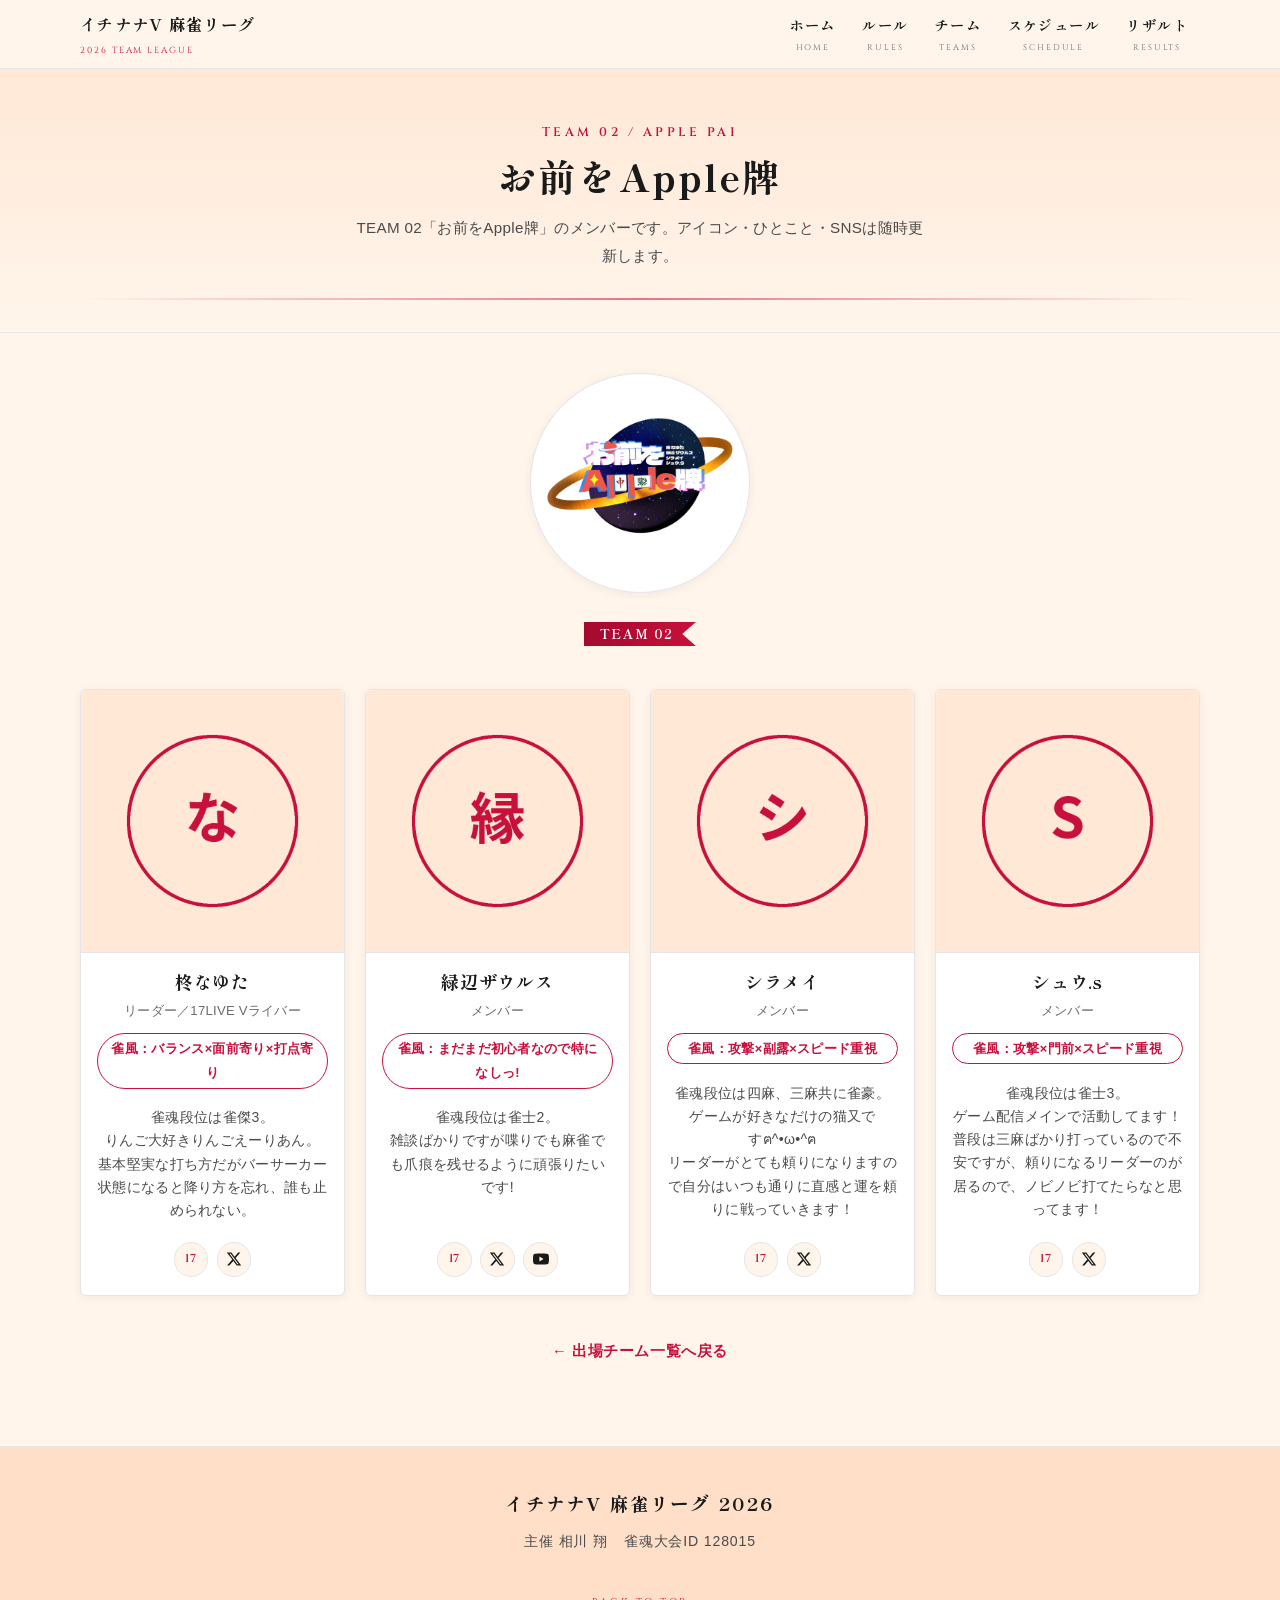
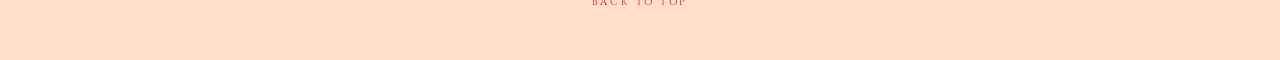
==== commit d1fff6f1: "Apple牌 member profiles" ====
--- a/teams/apple.html
+++ b/teams/apple.html
@@ -74,19 +74,28 @@
             <div class="mcard__body">
               <h3 class="mcard__name">柊なゆた</h3>
               <p class="mcard__meta">リーダー／17LIVE Vライバー</p>
-              <p class="mcard__catch --tbd">ひとこと募集中</p>
-              <div class="sns"><a class="sns--17" href="https://17.live/ja/profile/u/6a5f332e-1e1e-4b91-96d8-3ce310a2971e" target="_blank" rel="noopener noreferrer" title="柊なゆた 17LIVE" aria-label="柊なゆた の17LIVE">17</a></div>
+              <p class="mcard__type">雀風：バランス×面前寄り×打点寄り</p>
+              <p class="mcard__catch">雀魂段位は雀傑3。<br>りんご大好きりんごえーりあん。<br>基本堅実な打ち方だがバーサーカー状態になると降り方を忘れ、誰も止められない。</p>
+              <div class="sns">
+                <a class="sns--17" href="https://17.live/ja/profile/u/6a5f332e-1e1e-4b91-96d8-3ce310a2971e" target="_blank" rel="noopener noreferrer" title="柊なゆた 17LIVE" aria-label="柊なゆた の17LIVE">17</a>
+                <a href="https://x.com/hiiragi_nayuta" target="_blank" rel="noopener noreferrer" title="柊なゆた X" aria-label="柊なゆた のX（旧Twitter）"><svg viewBox="0 0 24 24" aria-hidden="true"><path d="M18.244 2.25h3.308l-7.227 8.26 8.502 11.24H16.17l-5.214-6.817L4.99 21.75H1.68l7.73-8.835L1.254 2.25H8.08l4.713 6.231zm-1.161 17.52h1.833L7.084 4.126H5.117z"></path></svg></a>
+              </div>
             </div>
           </article>
           <article class="mcard">
             <div class="mcard__frame">
-              <img class="mcard__img" src="../assets/members/enzai.png" alt="縁辺ザウルス" width="320" height="320" loading="lazy" decoding="async">
+              <img class="mcard__img" src="../assets/members/enzai.png" alt="緑辺ザウルス" width="320" height="320" loading="lazy" decoding="async">
             </div>
             <div class="mcard__body">
-              <h3 class="mcard__name">縁辺ザウルス</h3>
+              <h3 class="mcard__name">緑辺ザウルス</h3>
               <p class="mcard__meta">メンバー</p>
-              <p class="mcard__catch --tbd">ひとこと募集中</p>
-              <div class="sns" aria-hidden="true"></div>
+              <p class="mcard__type">雀風：まだまだ初心者なので特になしっ!</p>
+              <p class="mcard__catch">雀魂段位は雀士2。<br>雑談ばかりですが喋りでも麻雀でも爪痕を残せるように頑張りたいです!</p>
+              <div class="sns">
+                <a class="sns--17" href="https://17.live/s/u/6d0bc812-2940-460c-807a-c1621c5b6d51" target="_blank" rel="noopener noreferrer" title="緑辺ザウルス 17LIVE" aria-label="緑辺ザウルス の17LIVE">17</a>
+                <a href="https://x.com/mdrb_saulus" target="_blank" rel="noopener noreferrer" title="緑辺ザウルス X" aria-label="緑辺ザウルス のX（旧Twitter）"><svg viewBox="0 0 24 24" aria-hidden="true"><path d="M18.244 2.25h3.308l-7.227 8.26 8.502 11.24H16.17l-5.214-6.817L4.99 21.75H1.68l7.73-8.835L1.254 2.25H8.08l4.713 6.231zm-1.161 17.52h1.833L7.084 4.126H5.117z"></path></svg></a>
+                <a href="https://youtube.com/channel/UC9qFoZBx5S4yVlNy5cXzjpA" target="_blank" rel="noopener noreferrer" title="緑辺ザウルス YouTube" aria-label="緑辺ザウルス のYouTubeチャンネル"><svg viewBox="0 0 24 24" aria-hidden="true"><path d="M23.5 6.2a3 3 0 0 0-2.1-2.1C19.5 3.6 12 3.6 12 3.6s-7.5 0-9.4.5A3 3 0 0 0 .5 6.2C0 8.1 0 12 0 12s0 3.9.5 5.8a3 3 0 0 0 2.1 2.1c1.9.5 9.4.5 9.4.5s7.5 0 9.4-.5a3 3 0 0 0 2.1-2.1c.5-1.9.5-5.8.5-5.8s0-3.9-.5-5.8ZM9.6 15.6V8.4l6.2 3.6z"></path></svg></a>
+              </div>
             </div>
           </article>
           <article class="mcard">
@@ -96,19 +105,27 @@
             <div class="mcard__body">
               <h3 class="mcard__name">シラメイ</h3>
               <p class="mcard__meta">メンバー</p>
-              <p class="mcard__catch --tbd">ひとこと募集中</p>
-              <div class="sns" aria-hidden="true"></div>
+              <p class="mcard__type">雀風：攻撃×副露×スピード重視</p>
+              <p class="mcard__catch">雀魂段位は四麻、三麻共に雀豪。<br>ゲームが好きなだけの猫又ですฅ^•ω•^ฅ<br>リーダーがとても頼りになりますので自分はいつも通りに直感と運を頼りに戦っていきます！</p>
+              <div class="sns">
+                <a class="sns--17" href="https://17.live/s/u/a5646616-7b65-48bc-adb3-aa39aa13aa3a" target="_blank" rel="noopener noreferrer" title="シラメイ 17LIVE" aria-label="シラメイ の17LIVE">17</a>
+                <a href="https://x.com/siramei4649" target="_blank" rel="noopener noreferrer" title="シラメイ X" aria-label="シラメイ のX（旧Twitter）"><svg viewBox="0 0 24 24" aria-hidden="true"><path d="M18.244 2.25h3.308l-7.227 8.26 8.502 11.24H16.17l-5.214-6.817L4.99 21.75H1.68l7.73-8.835L1.254 2.25H8.08l4.713 6.231zm-1.161 17.52h1.833L7.084 4.126H5.117z"></path></svg></a>
+              </div>
             </div>
           </article>
           <article class="mcard">
             <div class="mcard__frame">
-              <img class="mcard__img" src="../assets/members/shu-s.png" alt="シュウ.S" width="320" height="320" loading="lazy" decoding="async">
+              <img class="mcard__img" src="../assets/members/shu-s.png" alt="シュウ.s" width="320" height="320" loading="lazy" decoding="async">
             </div>
             <div class="mcard__body">
-              <h3 class="mcard__name">シュウ.S</h3>
+              <h3 class="mcard__name">シュウ.s</h3>
               <p class="mcard__meta">メンバー</p>
-              <p class="mcard__catch --tbd">ひとこと募集中</p>
-              <div class="sns" aria-hidden="true"></div>
+              <p class="mcard__type">雀風：攻撃×門前×スピード重視</p>
+              <p class="mcard__catch">雀魂段位は雀士3。<br>ゲーム配信メインで活動してます！<br>普段は三麻ばかり打っているので不安ですが、頼りになるリーダーのが居るので、ノビノビ打てたらなと思ってます！</p>
+              <div class="sns">
+                <a class="sns--17" href="https://17.live/s/u/664b216b-973f-4cbf-bc17-8c6a55386b3a" target="_blank" rel="noopener noreferrer" title="シュウ.s 17LIVE" aria-label="シュウ.s の17LIVE">17</a>
+                <a href="https://x.com/shu_s_game" target="_blank" rel="noopener noreferrer" title="シュウ.s X" aria-label="シュウ.s のX（旧Twitter）"><svg viewBox="0 0 24 24" aria-hidden="true"><path d="M18.244 2.25h3.308l-7.227 8.26 8.502 11.24H16.17l-5.214-6.817L4.99 21.75H1.68l7.73-8.835L1.254 2.25H8.08l4.713 6.231zm-1.161 17.52h1.833L7.084 4.126H5.117z"></path></svg></a>
+              </div>
             </div>
           </article>
         </div>
--- a/css/styles.css
+++ b/css/styles.css
@@ -1506,7 +1506,7 @@
   width: 78%;
   max-width: 180px;
   aspect-ratio: 1;
-  border-radius: 50%;
+  border-radius: 0;
   object-fit: cover;
 }
 .mcard__body {
@@ -1636,3 +1636,14 @@
 a.team-card:hover .team-card__name {
   color: var(--c-accent);
 }
+
+.mcard__type {
+  display: inline-block;
+  margin: 0.2rem 0 0.4rem;
+  padding: 0.15rem 0.6rem;
+  font-size: 0.8rem;
+  font-weight: 700;
+  color: var(--c-accent);
+  border: 1px solid var(--c-accent);
+  border-radius: 999px;
+}
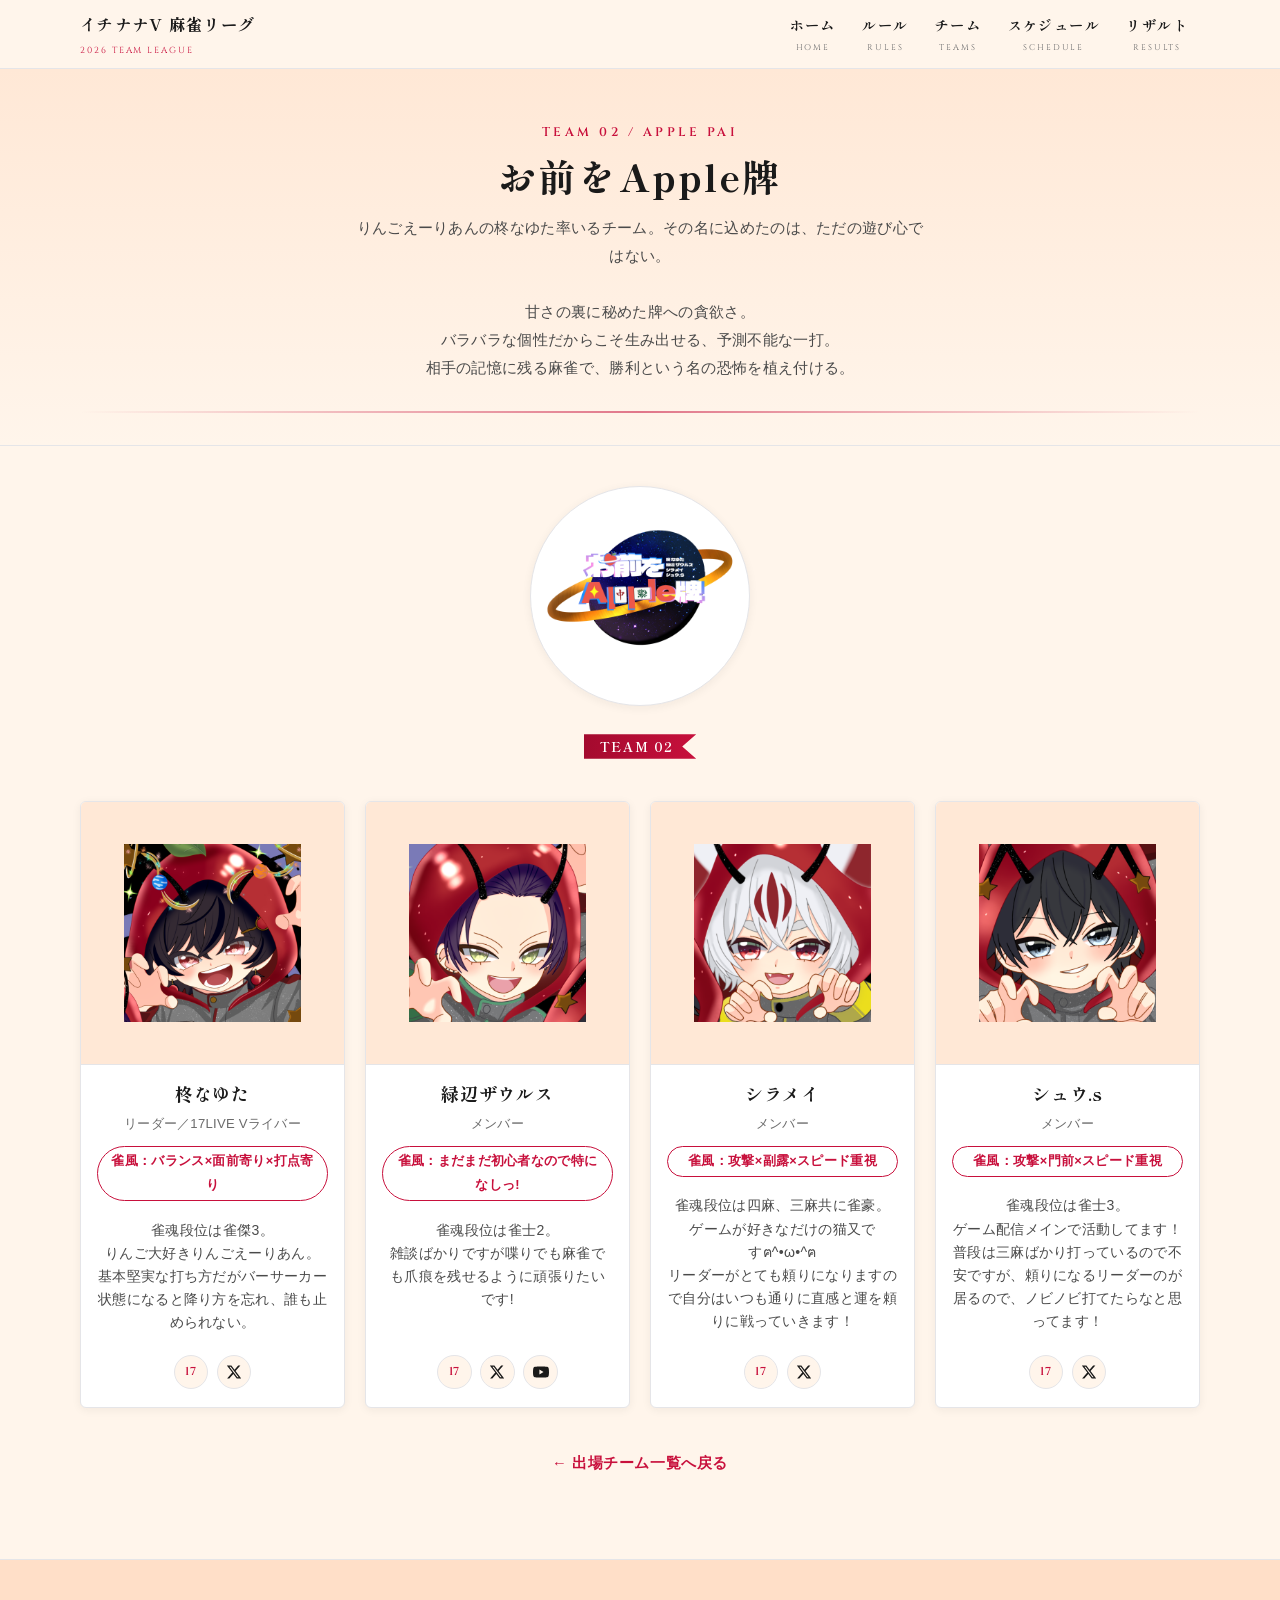
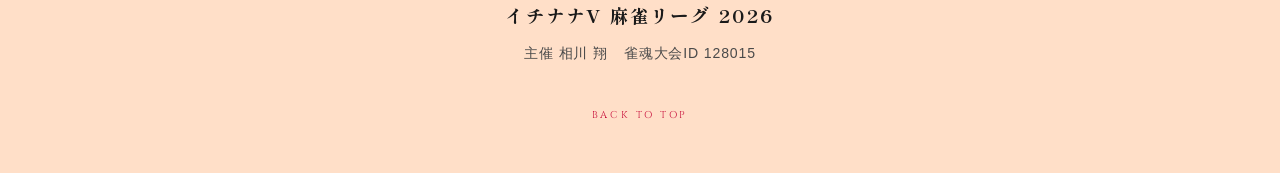
==== commit 9f683b0f: "Apple牌 intro text" ====
--- a/teams/apple.html
+++ b/teams/apple.html
@@ -52,7 +52,7 @@
       <div class="page-head__inner shell">
         <p class="page-head__en">TEAM 02 / APPLE PAI</p>
         <h1 class="page-head__title" id="team-title">お前をApple牌</h1>
-        <p class="page-head__lead">TEAM 02「お前をApple牌」のメンバーです。アイコン・ひとこと・SNSは随時更新します。</p>
+        <p class="page-head__lead">りんごえーりあんの柊なゆた率いるチーム。その名に込めたのは、ただの遊び心ではない。<br><br>甘さの裏に秘めた牌への貪欲さ。<br>バラバラな個性だからこそ生み出せる、予測不能な一打。<br>相手の記憶に残る麻雀で、勝利という名の恐怖を植え付ける。</p>
       </div>
       <div class="page-head__rule" aria-hidden="true"></div>
     </section>
--- a/css/styles.css
+++ b/css/styles.css
@@ -1647,3 +1647,26 @@
   border: 1px solid var(--c-accent);
   border-radius: 999px;
 }
+
+.mcard__sub {
+  margin: -0.15rem 0 0.25rem;
+  font-size: 0.78rem;
+  color: var(--c-ink-soft);
+}
+
+.sched-cards { margin-top: 0.8rem; overflow-x: auto; }
+.sched-cards table { width: 100%; min-width: 420px; border-collapse: collapse; font-size: 0.85rem; background: #fff; }
+.sched-cards th, .sched-cards td { padding: 0.45rem 0.5rem; border: 1px solid var(--c-border); text-align: center; word-break: keep-all; }
+.sched-cards thead th { background: var(--c-bg-soft); font-weight: 700; font-size: 0.78rem; }
+.sched-cards tbody th { white-space: nowrap; font-weight: 700; color: var(--c-accent); }
+.sched-cards tbody th span { display: block; font-size: 0.72rem; color: var(--c-ink-soft); font-weight: 400; }
+
+.hero__title-ja {
+  display: block;
+  margin-bottom: 0.4rem;
+  font-size: clamp(1.15rem, 4.2vw, 1.7rem);
+  font-weight: 800;
+  letter-spacing: 0.04em;
+  color: var(--c-ink);
+  word-break: keep-all;
+}
